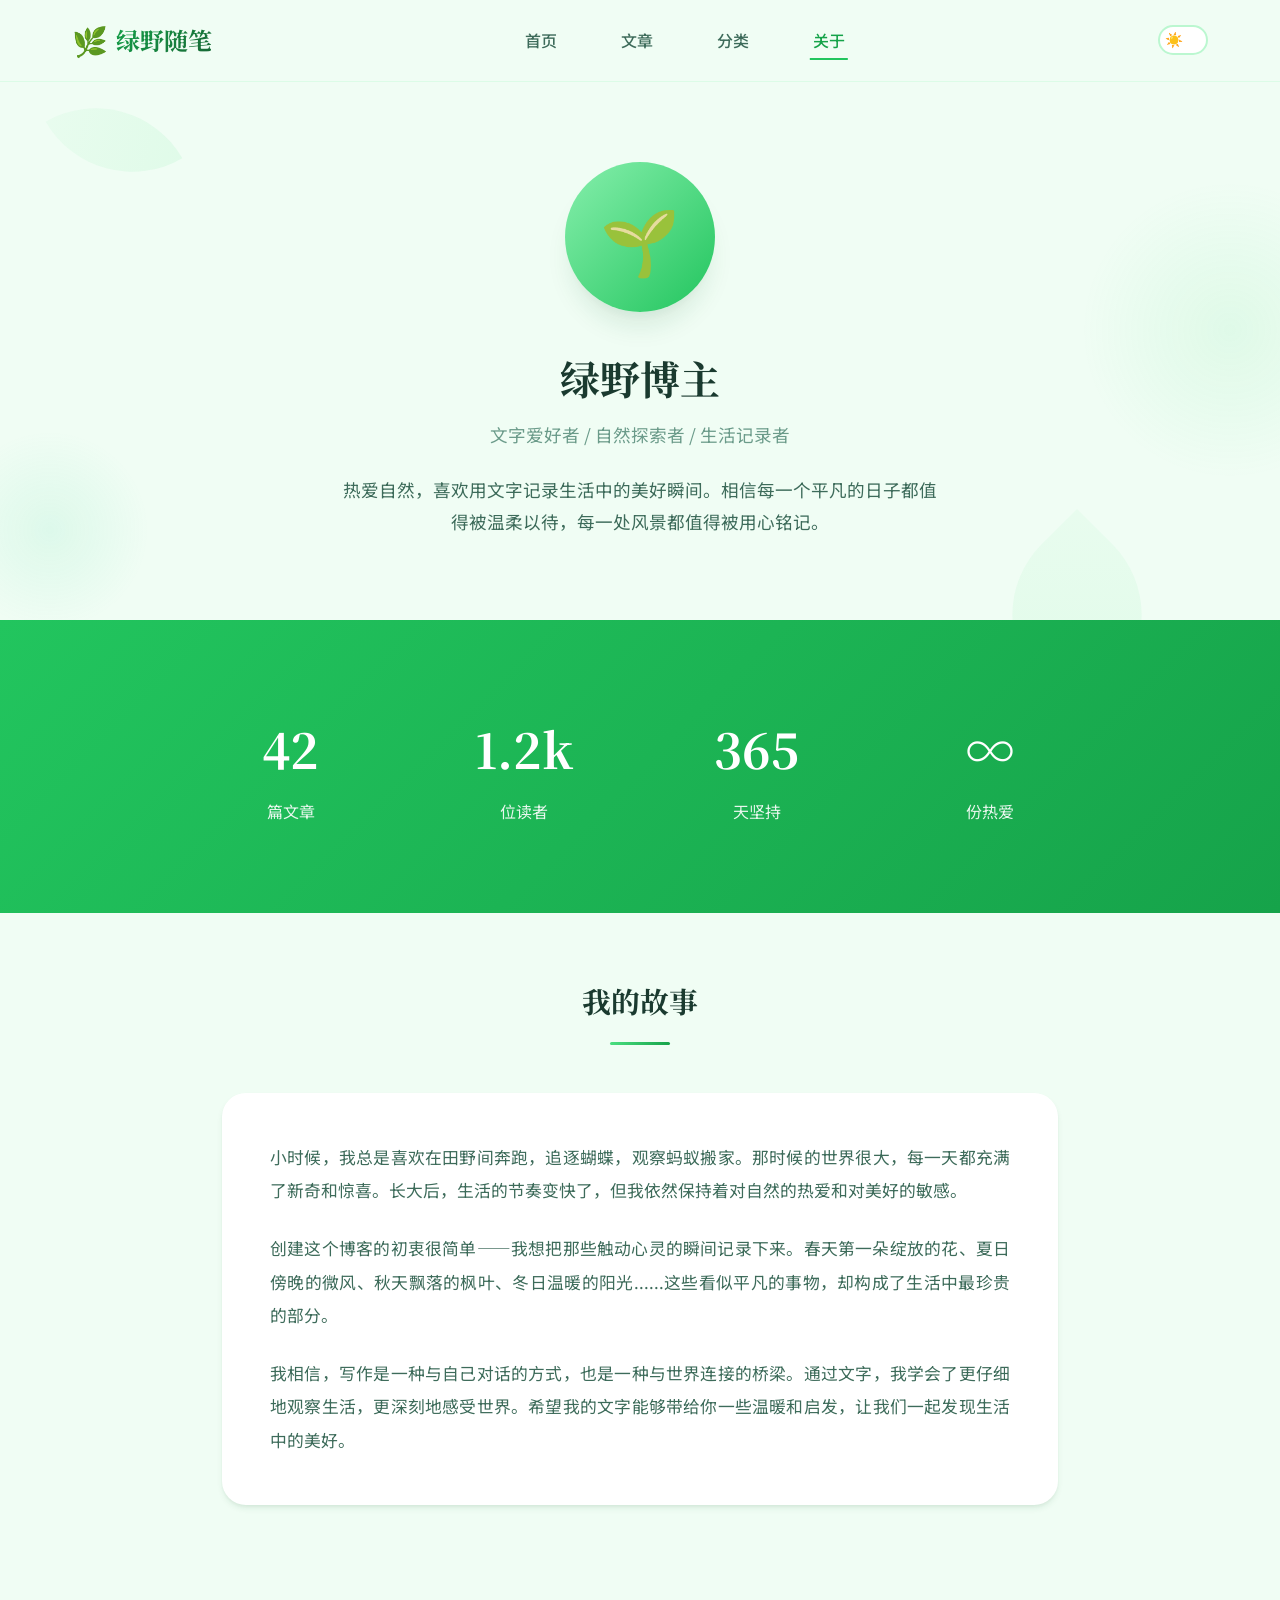
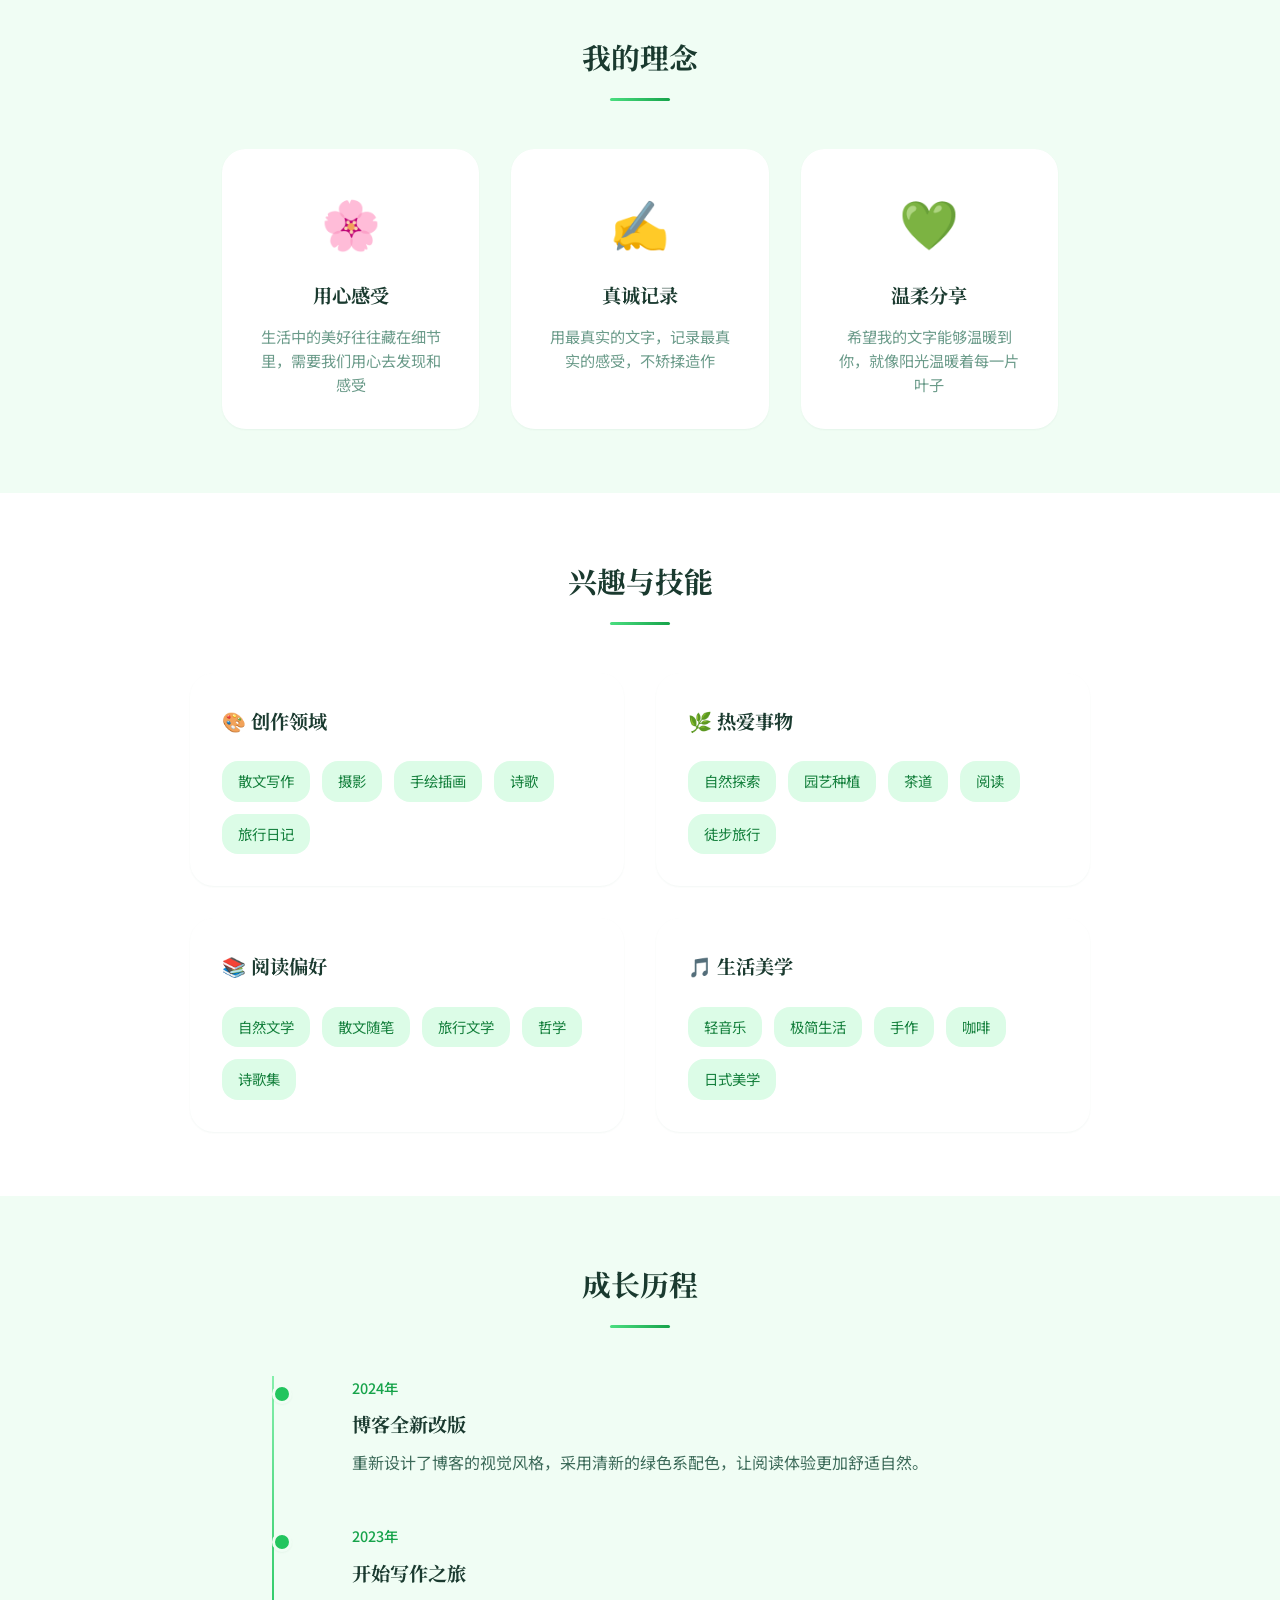
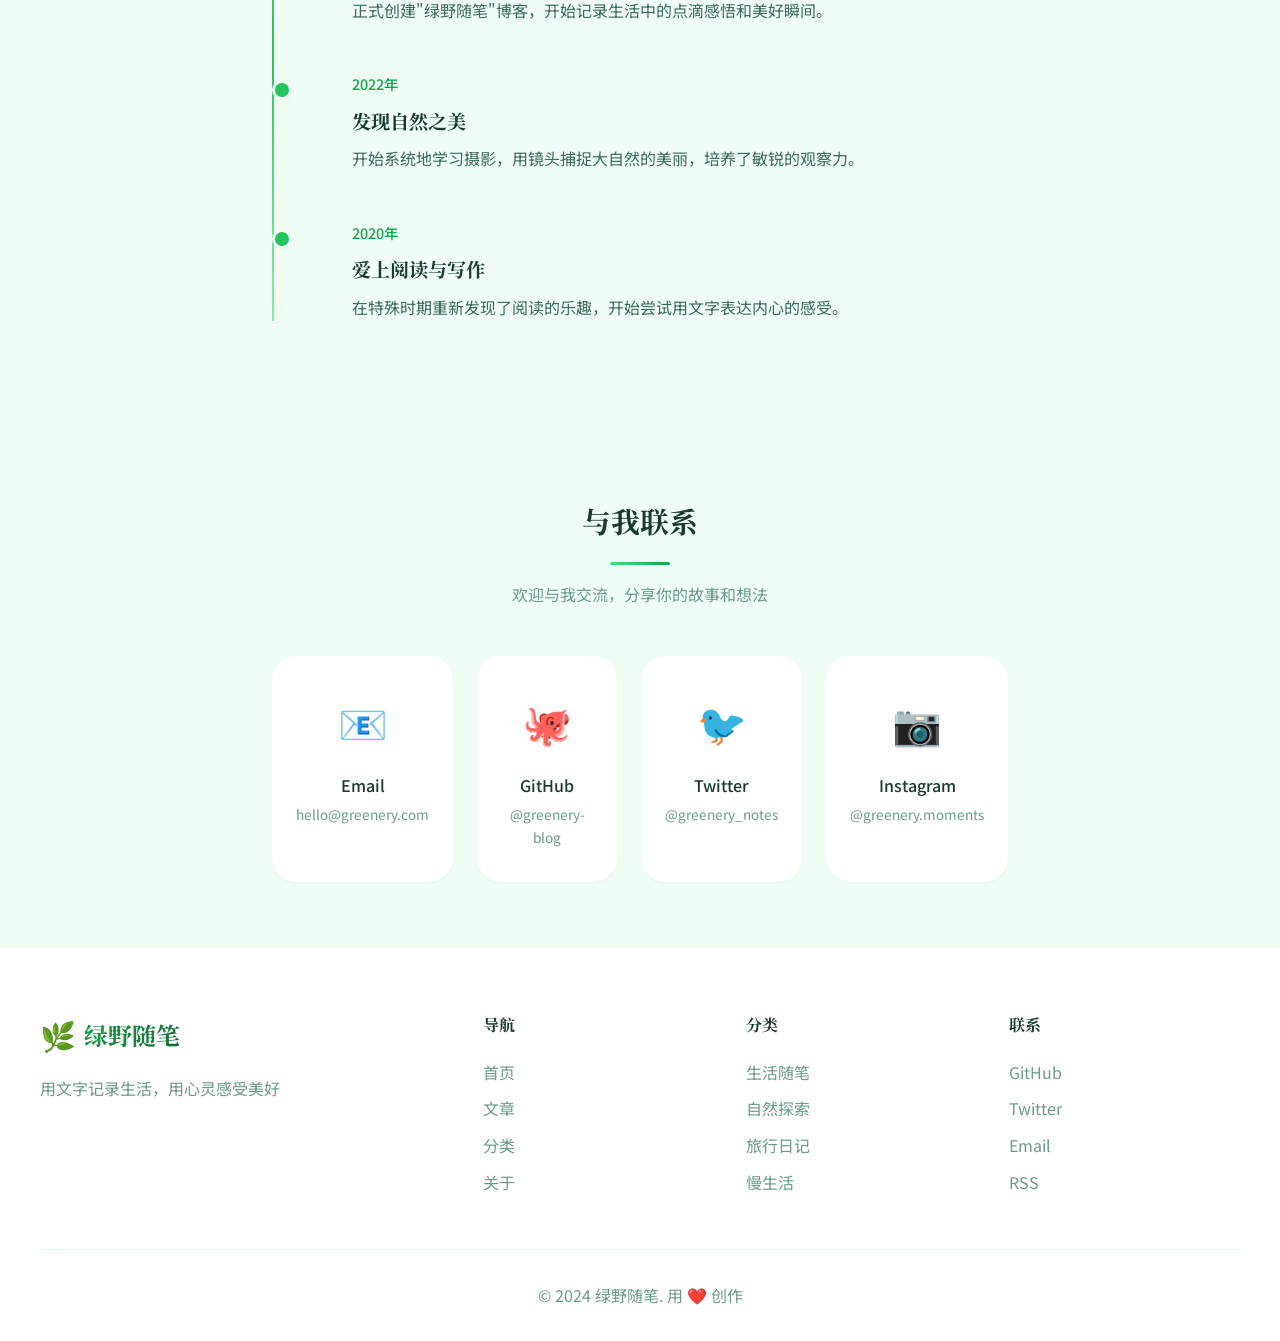
==== about.html @ 2bad2a9b "1st blog ! static page,waiting for polishing..." ====
<!DOCTYPE html>
<html lang="zh-CN">
<head>
    <meta charset="UTF-8">
    <meta name="viewport" content="width=device-width, initial-scale=1.0">
    <title>关于 - 绿野随笔</title>
    <link rel="stylesheet" href="styles.css">
    <link href="https://fonts.googleapis.com/css2?family=Noto+Serif+SC:wght@400;600;700&family=Noto+Sans+SC:wght@300;400;500&display=swap" rel="stylesheet">
    <style>
        .about-hero {
            min-height: 60vh;
            display: flex;
            align-items: center;
            justify-content: center;
            text-align: center;
            padding: 4rem 2rem;
            position: relative;
        }
        
        .about-hero-content {
            max-width: 600px;
        }
        
        .about-avatar {
            width: 150px;
            height: 150px;
            border-radius: 50%;
            background: linear-gradient(135deg, var(--primary-300) 0%, var(--primary-500) 100%);
            display: flex;
            align-items: center;
            justify-content: center;
            font-size: 4rem;
            margin: 0 auto 2rem;
            box-shadow: var(--shadow-xl);
            animation: float 4s ease-in-out infinite;
        }
        
        @keyframes float {
            0%, 100% { transform: translateY(0); }
            50% { transform: translateY(-10px); }
        }
        
        .about-name {
            font-family: 'Noto Serif SC', serif;
            font-size: 2.5rem;
            color: var(--text-primary);
            margin-bottom: 0.5rem;
        }
        
        .about-title {
            color: var(--text-muted);
            font-size: 1.1rem;
            margin-bottom: 1.5rem;
        }
        
        .about-bio {
            color: var(--text-secondary);
            font-size: 1.1rem;
            line-height: 1.8;
        }
        
        .about-section {
            max-width: 900px;
            margin: 0 auto;
            padding: 4rem 2rem;
        }
        
        .about-section-title {
            font-family: 'Noto Serif SC', serif;
            font-size: 1.8rem;
            color: var(--text-primary);
            text-align: center;
            margin-bottom: 3rem;
            position: relative;
        }
        
        .about-section-title::after {
            content: '';
            display: block;
            width: 60px;
            height: 3px;
            background: linear-gradient(90deg, var(--primary-400), var(--primary-600));
            margin: 1rem auto 0;
            border-radius: 2px;
        }
        
        .story-content {
            background: var(--bg-card);
            padding: 3rem;
            border-radius: var(--radius-xl);
            box-shadow: var(--shadow-md);
        }
        
        .story-content p {
            color: var(--text-secondary);
            font-size: 1.05rem;
            line-height: 2;
            margin-bottom: 1.5rem;
            text-align: justify;
        }
        
        .story-content p:last-child {
            margin-bottom: 0;
        }
        
        .values-grid {
            display: grid;
            grid-template-columns: repeat(3, 1fr);
            gap: 2rem;
        }
        
        .value-card {
            background: var(--bg-card);
            padding: 2rem;
            border-radius: var(--radius-xl);
            text-align: center;
            box-shadow: var(--shadow-sm);
            transition: all var(--transition-normal);
        }
        
        .value-card:hover {
            transform: translateY(-5px);
            box-shadow: var(--shadow-lg);
        }
        
        .value-icon {
            font-size: 3rem;
            margin-bottom: 1rem;
        }
        
        .value-title {
            font-family: 'Noto Serif SC', serif;
            font-size: 1.2rem;
            color: var(--text-primary);
            margin-bottom: 0.75rem;
        }
        
        .value-desc {
            color: var(--text-muted);
            font-size: 0.95rem;
            line-height: 1.6;
        }
        
        .skills-section {
            background: var(--bg-secondary);
            padding: 4rem 2rem;
        }
        
        .skills-container {
            max-width: 900px;
            margin: 0 auto;
        }
        
        .skills-grid {
            display: grid;
            grid-template-columns: repeat(2, 1fr);
            gap: 2rem;
        }
        
        .skill-category {
            background: var(--bg-card);
            padding: 2rem;
            border-radius: var(--radius-xl);
            box-shadow: var(--shadow-sm);
        }
        
        .skill-category-title {
            font-family: 'Noto Serif SC', serif;
            font-size: 1.2rem;
            color: var(--text-primary);
            margin-bottom: 1.5rem;
            display: flex;
            align-items: center;
            gap: 0.5rem;
        }
        
        .skill-list {
            display: flex;
            flex-wrap: wrap;
            gap: 0.75rem;
        }
        
        .skill-tag {
            background: var(--primary-100);
            color: var(--primary-700);
            padding: 0.5rem 1rem;
            border-radius: var(--radius-lg);
            font-size: 0.9rem;
            transition: all var(--transition-fast);
        }
        
        .skill-tag:hover {
            background: var(--primary-200);
            transform: scale(1.05);
        }
        
        .timeline-section {
            max-width: 800px;
            margin: 0 auto;
            padding: 4rem 2rem;
        }
        
        .timeline {
            position: relative;
            padding-left: 3rem;
        }
        
        .timeline::before {
            content: '';
            position: absolute;
            left: 0;
            top: 0;
            bottom: 0;
            width: 2px;
            background: linear-gradient(180deg, var(--primary-300), var(--primary-500), var(--primary-300));
        }
        
        .timeline-item {
            position: relative;
            margin-bottom: 3rem;
            padding-left: 2rem;
        }
        
        .timeline-item::before {
            content: '';
            position: absolute;
            left: -3rem;
            top: 0.5rem;
            width: 14px;
            height: 14px;
            background: var(--primary-500);
            border-radius: 50%;
            border: 3px solid var(--bg-primary);
            box-shadow: var(--shadow-sm);
        }
        
        .timeline-date {
            font-size: 0.9rem;
            color: var(--primary-600);
            font-weight: 500;
            margin-bottom: 0.5rem;
        }
        
        .timeline-title {
            font-family: 'Noto Serif SC', serif;
            font-size: 1.2rem;
            color: var(--text-primary);
            margin-bottom: 0.5rem;
        }
        
        .timeline-desc {
            color: var(--text-secondary);
            line-height: 1.7;
        }
        
        .contact-section {
            max-width: 800px;
            margin: 0 auto;
            padding: 4rem 2rem;
            text-align: center;
        }
        
        .contact-cards {
            display: grid;
            grid-template-columns: repeat(4, 1fr);
            gap: 1.5rem;
            margin-top: 3rem;
        }
        
        .contact-card {
            background: var(--bg-card);
            padding: 2rem 1.5rem;
            border-radius: var(--radius-xl);
            box-shadow: var(--shadow-sm);
            text-decoration: none;
            transition: all var(--transition-normal);
            color: inherit;
        }
        
        .contact-card:hover {
            transform: translateY(-5px);
            box-shadow: var(--shadow-lg);
        }
        
        .contact-icon {
            font-size: 2.5rem;
            margin-bottom: 1rem;
        }
        
        .contact-name {
            font-weight: 500;
            color: var(--text-primary);
            margin-bottom: 0.25rem;
        }
        
        .contact-handle {
            font-size: 0.85rem;
            color: var(--text-muted);
        }
        
        .stats-section {
            background: linear-gradient(135deg, var(--primary-500) 0%, var(--primary-600) 100%);
            padding: 4rem 2rem;
            color: white;
        }
        
        .stats-container {
            max-width: 900px;
            margin: 0 auto;
            display: grid;
            grid-template-columns: repeat(4, 1fr);
            gap: 2rem;
            text-align: center;
        }
        
        .stat-item {
            padding: 1.5rem;
        }
        
        .stat-number {
            font-family: 'Noto Serif SC', serif;
            font-size: 3rem;
            font-weight: 700;
            margin-bottom: 0.5rem;
        }
        
        .stat-label {
            opacity: 0.9;
            font-size: 1rem;
        }
        
        @media (max-width: 768px) {
            .about-name {
                font-size: 2rem;
            }
            
            .values-grid {
                grid-template-columns: 1fr;
            }
            
            .skills-grid {
                grid-template-columns: 1fr;
            }
            
            .contact-cards {
                grid-template-columns: repeat(2, 1fr);
            }
            
            .stats-container {
                grid-template-columns: repeat(2, 1fr);
            }
            
            .stat-number {
                font-size: 2.5rem;
            }
        }
        
        @media (max-width: 480px) {
            .contact-cards {
                grid-template-columns: 1fr;
            }
        }
    </style>
</head>
<body>
    <div class="bg-decoration">
        <div class="leaf leaf-1"></div>
        <div class="leaf leaf-2"></div>
        <div class="leaf leaf-3"></div>
        <div class="floating-circle circle-1"></div>
        <div class="floating-circle circle-2"></div>
    </div>

    <header class="header">
        <nav class="nav">
            <div class="logo">
                <span class="logo-icon">🌿</span>
                <span class="logo-text">绿野随笔</span>
            </div>
            <ul class="nav-links">
                <li><a href="index.html">首页</a></li>
                <li><a href="index.html#articles">文章</a></li>
                <li><a href="index.html#categories">分类</a></li>
                <li><a href="about.html" class="active">关于</a></li>
            </ul>
            <button class="theme-toggle" id="themeToggle">
                <span class="sun-icon">☀️</span>
                <span class="moon-icon">🌙</span>
            </button>
        </nav>
    </header>

    <main>
        <section class="about-hero">
            <div class="about-hero-content">
                <div class="about-avatar">🌱</div>
                <h1 class="about-name">绿野博主</h1>
                <p class="about-title">文字爱好者 / 自然探索者 / 生活记录者</p>
                <p class="about-bio">热爱自然，喜欢用文字记录生活中的美好瞬间。相信每一个平凡的日子都值得被温柔以待，每一处风景都值得被用心铭记。</p>
            </div>
        </section>

        <section class="stats-section">
            <div class="stats-container">
                <div class="stat-item">
                    <div class="stat-number">42</div>
                    <div class="stat-label">篇文章</div>
                </div>
                <div class="stat-item">
                    <div class="stat-number">1.2k</div>
                    <div class="stat-label">位读者</div>
                </div>
                <div class="stat-item">
                    <div class="stat-number">365</div>
                    <div class="stat-label">天坚持</div>
                </div>
                <div class="stat-item">
                    <div class="stat-number">∞</div>
                    <div class="stat-label">份热爱</div>
                </div>
            </div>
        </section>

        <section class="about-section">
            <h2 class="about-section-title">我的故事</h2>
            <div class="story-content">
                <p>小时候，我总是喜欢在田野间奔跑，追逐蝴蝶，观察蚂蚁搬家。那时候的世界很大，每一天都充满了新奇和惊喜。长大后，生活的节奏变快了，但我依然保持着对自然的热爱和对美好的敏感。</p>
                <p>创建这个博客的初衷很简单——我想把那些触动心灵的瞬间记录下来。春天第一朵绽放的花、夏日傍晚的微风、秋天飘落的枫叶、冬日温暖的阳光......这些看似平凡的事物，却构成了生活中最珍贵的部分。</p>
                <p>我相信，写作是一种与自己对话的方式，也是一种与世界连接的桥梁。通过文字，我学会了更仔细地观察生活，更深刻地感受世界。希望我的文字能够带给你一些温暖和启发，让我们一起发现生活中的美好。</p>
            </div>
        </section>

        <section class="about-section">
            <h2 class="about-section-title">我的理念</h2>
            <div class="values-grid">
                <div class="value-card">
                    <div class="value-icon">🌸</div>
                    <h3 class="value-title">用心感受</h3>
                    <p class="value-desc">生活中的美好往往藏在细节里，需要我们用心去发现和感受</p>
                </div>
                <div class="value-card">
                    <div class="value-icon">✍️</div>
                    <h3 class="value-title">真诚记录</h3>
                    <p class="value-desc">用最真实的文字，记录最真实的感受，不矫揉造作</p>
                </div>
                <div class="value-card">
                    <div class="value-icon">💚</div>
                    <h3 class="value-title">温柔分享</h3>
                    <p class="value-desc">希望我的文字能够温暖到你，就像阳光温暖着每一片叶子</p>
                </div>
            </div>
        </section>

        <section class="skills-section">
            <div class="skills-container">
                <h2 class="about-section-title">兴趣与技能</h2>
                <div class="skills-grid">
                    <div class="skill-category">
                        <h3 class="skill-category-title">🎨 创作领域</h3>
                        <div class="skill-list">
                            <span class="skill-tag">散文写作</span>
                            <span class="skill-tag">摄影</span>
                            <span class="skill-tag">手绘插画</span>
                            <span class="skill-tag">诗歌</span>
                            <span class="skill-tag">旅行日记</span>
                        </div>
                    </div>
                    <div class="skill-category">
                        <h3 class="skill-category-title">🌿 热爱事物</h3>
                        <div class="skill-list">
                            <span class="skill-tag">自然探索</span>
                            <span class="skill-tag">园艺种植</span>
                            <span class="skill-tag">茶道</span>
                            <span class="skill-tag">阅读</span>
                            <span class="skill-tag">徒步旅行</span>
                        </div>
                    </div>
                    <div class="skill-category">
                        <h3 class="skill-category-title">📚 阅读偏好</h3>
                        <div class="skill-list">
                            <span class="skill-tag">自然文学</span>
                            <span class="skill-tag">散文随笔</span>
                            <span class="skill-tag">旅行文学</span>
                            <span class="skill-tag">哲学</span>
                            <span class="skill-tag">诗歌集</span>
                        </div>
                    </div>
                    <div class="skill-category">
                        <h3 class="skill-category-title">🎵 生活美学</h3>
                        <div class="skill-list">
                            <span class="skill-tag">轻音乐</span>
                            <span class="skill-tag">极简生活</span>
                            <span class="skill-tag">手作</span>
                            <span class="skill-tag">咖啡</span>
                            <span class="skill-tag">日式美学</span>
                        </div>
                    </div>
                </div>
            </div>
        </section>

        <section class="timeline-section">
            <h2 class="about-section-title">成长历程</h2>
            <div class="timeline">
                <div class="timeline-item">
                    <div class="timeline-date">2024年</div>
                    <h3 class="timeline-title">博客全新改版</h3>
                    <p class="timeline-desc">重新设计了博客的视觉风格，采用清新的绿色系配色，让阅读体验更加舒适自然。</p>
                </div>
                <div class="timeline-item">
                    <div class="timeline-date">2023年</div>
                    <h3 class="timeline-title">开始写作之旅</h3>
                    <p class="timeline-desc">正式创建"绿野随笔"博客，开始记录生活中的点滴感悟和美好瞬间。</p>
                </div>
                <div class="timeline-item">
                    <div class="timeline-date">2022年</div>
                    <h3 class="timeline-title">发现自然之美</h3>
                    <p class="timeline-desc">开始系统地学习摄影，用镜头捕捉大自然的美丽，培养了敏锐的观察力。</p>
                </div>
                <div class="timeline-item">
                    <div class="timeline-date">2020年</div>
                    <h3 class="timeline-title">爱上阅读与写作</h3>
                    <p class="timeline-desc">在特殊时期重新发现了阅读的乐趣，开始尝试用文字表达内心的感受。</p>
                </div>
            </div>
        </section>

        <section class="contact-section">
            <h2 class="about-section-title">与我联系</h2>
            <p style="color: var(--text-muted); margin-top: -2rem;">欢迎与我交流，分享你的故事和想法</p>
            <div class="contact-cards">
                <a href="#" class="contact-card">
                    <div class="contact-icon">📧</div>
                    <div class="contact-name">Email</div>
                    <div class="contact-handle">hello@greenery.com</div>
                </a>
                <a href="#" class="contact-card">
                    <div class="contact-icon">🐙</div>
                    <div class="contact-name">GitHub</div>
                    <div class="contact-handle">@greenery-blog</div>
                </a>
                <a href="#" class="contact-card">
                    <div class="contact-icon">🐦</div>
                    <div class="contact-name">Twitter</div>
                    <div class="contact-handle">@greenery_notes</div>
                </a>
                <a href="#" class="contact-card">
                    <div class="contact-icon">📷</div>
                    <div class="contact-name">Instagram</div>
                    <div class="contact-handle">@greenery.moments</div>
                </a>
            </div>
        </section>
    </main>

    <footer class="footer">
        <div class="footer-content">
            <div class="footer-brand">
                <div class="logo">
                    <span class="logo-icon">🌿</span>
                    <span class="logo-text">绿野随笔</span>
                </div>
                <p class="footer-desc">用文字记录生活，用心灵感受美好</p>
            </div>
            <div class="footer-links">
                <div class="footer-column">
                    <h4>导航</h4>
                    <a href="index.html">首页</a>
                    <a href="index.html#articles">文章</a>
                    <a href="index.html#categories">分类</a>
                    <a href="about.html">关于</a>
                </div>
                <div class="footer-column">
                    <h4>分类</h4>
                    <a href="#">生活随笔</a>
                    <a href="#">自然探索</a>
                    <a href="#">旅行日记</a>
                    <a href="#">慢生活</a>
                </div>
                <div class="footer-column">
                    <h4>联系</h4>
                    <a href="#">GitHub</a>
                    <a href="#">Twitter</a>
                    <a href="#">Email</a>
                    <a href="#">RSS</a>
                </div>
            </div>
        </div>
        <div class="footer-bottom">
            <p>© 2024 绿野随笔. 用 ❤️ 创作</p>
        </div>
    </footer>

    <button class="back-to-top" id="backToTop">
        <span>↑</span>
    </button>

    <script src="script.js"></script>
</body>
</html>
---- styles.css ----
:root {
    --primary-50: #f0fdf4;
    --primary-100: #dcfce7;
    --primary-200: #bbf7d0;
    --primary-300: #86efac;
    --primary-400: #4ade80;
    --primary-500: #22c55e;
    --primary-600: #16a34a;
    --primary-700: #15803d;
    --primary-800: #166534;
    --primary-900: #14532d;
    
    --accent-light: #a7f3d0;
    --accent: #34d399;
    --accent-dark: #059669;
    
    --bg-primary: #f0fdf4;
    --bg-secondary: #ffffff;
    --bg-card: #ffffff;
    
    --text-primary: #1a3a2f;
    --text-secondary: #3d6b5a;
    --text-muted: #6b9b8a;
    
    --shadow-sm: 0 1px 2px rgba(22, 101, 52, 0.05);
    --shadow-md: 0 4px 6px -1px rgba(22, 101, 52, 0.1), 0 2px 4px -1px rgba(22, 101, 52, 0.06);
    --shadow-lg: 0 10px 15px -3px rgba(22, 101, 52, 0.1), 0 4px 6px -2px rgba(22, 101, 52, 0.05);
    --shadow-xl: 0 20px 25px -5px rgba(22, 101, 52, 0.1), 0 10px 10px -5px rgba(22, 101, 52, 0.04);
    
    --radius-sm: 8px;
    --radius-md: 12px;
    --radius-lg: 16px;
    --radius-xl: 24px;
    
    --transition-fast: 0.15s ease;
    --transition-normal: 0.3s ease;
    --transition-slow: 0.5s ease;
}

[data-theme="dark"] {
    --bg-primary: #0a1f17;
    --bg-secondary: #0f2920;
    --bg-card: #143d2e;
    
    --text-primary: #e8f5f0;
    --text-secondary: #b8d8ca;
    --text-muted: #7db39e;
    
    --shadow-sm: 0 1px 2px rgba(0, 0, 0, 0.2);
    --shadow-md: 0 4px 6px -1px rgba(0, 0, 0, 0.3), 0 2px 4px -1px rgba(0, 0, 0, 0.2);
    --shadow-lg: 0 10px 15px -3px rgba(0, 0, 0, 0.3), 0 4px 6px -2px rgba(0, 0, 0, 0.2);
    --shadow-xl: 0 20px 25px -5px rgba(0, 0, 0, 0.3), 0 10px 10px -5px rgba(0, 0, 0, 0.2);
}

* {
    margin: 0;
    padding: 0;
    box-sizing: border-box;
}

html {
    scroll-behavior: smooth;
}

body {
    font-family: 'Noto Sans SC', -apple-system, BlinkMacSystemFont, sans-serif;
    background-color: var(--bg-primary);
    color: var(--text-primary);
    line-height: 1.7;
    overflow-x: hidden;
    transition: background-color var(--transition-normal), color var(--transition-normal);
}

.bg-decoration {
    position: fixed;
    top: 0;
    left: 0;
    width: 100%;
    height: 100%;
    pointer-events: none;
    z-index: -1;
    overflow: hidden;
}

.leaf {
    position: absolute;
    width: 100px;
    height: 100px;
    background: linear-gradient(135deg, var(--primary-200) 0%, var(--primary-300) 100%);
    border-radius: 0 100px 0 100px;
    opacity: 0.15;
    animation: floatLeaf 20s ease-in-out infinite;
}

.leaf-1 {
    top: 10%;
    left: 5%;
    transform: rotate(-30deg);
    animation-delay: 0s;
}

.leaf-2 {
    top: 60%;
    right: 10%;
    width: 150px;
    height: 150px;
    transform: rotate(45deg);
    animation-delay: -5s;
}

.leaf-3 {
    bottom: 20%;
    left: 15%;
    width: 80px;
    height: 80px;
    transform: rotate(15deg);
    animation-delay: -10s;
}

.floating-circle {
    position: absolute;
    border-radius: 50%;
    opacity: 0.1;
    animation: floatCircle 15s ease-in-out infinite;
}

.circle-1 {
    width: 300px;
    height: 300px;
    background: radial-gradient(circle, var(--primary-400) 0%, transparent 70%);
    top: 20%;
    right: -100px;
    animation-delay: 0s;
}

.circle-2 {
    width: 200px;
    height: 200px;
    background: radial-gradient(circle, var(--accent) 0%, transparent 70%);
    bottom: 30%;
    left: -50px;
    animation-delay: -5s;
}

.circle-3 {
    width: 150px;
    height: 150px;
    background: radial-gradient(circle, var(--primary-300) 0%, transparent 70%);
    top: 50%;
    right: 20%;
    animation-delay: -10s;
}

@keyframes floatLeaf {
    0%, 100% {
        transform: translateY(0) rotate(-30deg);
    }
    50% {
        transform: translateY(-30px) rotate(-20deg);
    }
}

@keyframes floatCircle {
    0%, 100% {
        transform: translate(0, 0);
    }
    25% {
        transform: translate(20px, -20px);
    }
    50% {
        transform: translate(0, -40px);
    }
    75% {
        transform: translate(-20px, -20px);
    }
}

.header {
    position: fixed;
    top: 0;
    left: 0;
    right: 0;
    z-index: 100;
    background: rgba(240, 253, 244, 0.85);
    backdrop-filter: blur(20px);
    border-bottom: 1px solid var(--primary-100);
    transition: all var(--transition-normal);
}

[data-theme="dark"] .header {
    background: rgba(10, 31, 23, 0.9);
    border-bottom-color: var(--primary-800);
}

.nav {
    max-width: 1200px;
    margin: 0 auto;
    padding: 1rem 2rem;
    display: flex;
    justify-content: space-between;
    align-items: center;
}

.logo {
    display: flex;
    align-items: center;
    gap: 0.5rem;
    text-decoration: none;
}

.logo-icon {
    font-size: 1.8rem;
    animation: gentleBounce 3s ease-in-out infinite;
}

@keyframes gentleBounce {
    0%, 100% {
        transform: translateY(0);
    }
    50% {
        transform: translateY(-3px);
    }
}

.logo-text {
    font-family: 'Noto Serif SC', serif;
    font-size: 1.5rem;
    font-weight: 700;
    background: linear-gradient(135deg, var(--primary-600) 0%, var(--primary-800) 100%);
    -webkit-background-clip: text;
    -webkit-text-fill-color: transparent;
    background-clip: text;
}

.nav-links {
    display: flex;
    list-style: none;
    gap: 2rem;
}

.nav-links a {
    text-decoration: none;
    color: var(--text-secondary);
    font-weight: 500;
    padding: 0.5rem 1rem;
    border-radius: var(--radius-sm);
    transition: all var(--transition-fast);
    position: relative;
}

.nav-links a::after {
    content: '';
    position: absolute;
    bottom: 0;
    left: 50%;
    width: 0;
    height: 2px;
    background: var(--primary-500);
    transition: all var(--transition-normal);
    transform: translateX(-50%);
}

.nav-links a:hover,
.nav-links a.active {
    color: var(--primary-600);
}

.nav-links a:hover::after,
.nav-links a.active::after {
    width: 60%;
}

.theme-toggle {
    background: var(--bg-card);
    border: 2px solid var(--primary-200);
    border-radius: 50px;
    width: 50px;
    height: 30px;
    cursor: pointer;
    position: relative;
    transition: all var(--transition-normal);
    overflow: hidden;
}

.theme-toggle:hover {
    border-color: var(--primary-400);
}

.sun-icon, .moon-icon {
    position: absolute;
    top: 50%;
    transform: translateY(-50%);
    font-size: 0.9rem;
    transition: all var(--transition-normal);
}

.sun-icon {
    left: 5px;
    opacity: 1;
}

.moon-icon {
    right: 5px;
    opacity: 0;
}

[data-theme="dark"] .sun-icon {
    opacity: 0;
}

[data-theme="dark"] .moon-icon {
    opacity: 1;
}

main {
    padding-top: 80px;
}

.hero {
    min-height: calc(100vh - 80px);
    display: grid;
    grid-template-columns: 1fr 1fr;
    align-items: center;
    gap: 4rem;
    max-width: 1200px;
    margin: 0 auto;
    padding: 4rem 2rem;
}

.hero-content {
    animation: fadeInUp 1s ease-out;
}

@keyframes fadeInUp {
    from {
        opacity: 0;
        transform: translateY(30px);
    }
    to {
        opacity: 1;
        transform: translateY(0);
    }
}

.hero-title {
    font-family: 'Noto Serif SC', serif;
    font-size: 3.5rem;
    line-height: 1.2;
    margin-bottom: 1.5rem;
}

.title-line {
    display: block;
}

.title-line.highlight {
    background: linear-gradient(135deg, var(--primary-500) 0%, var(--accent-dark) 100%);
    -webkit-background-clip: text;
    -webkit-text-fill-color: transparent;
    background-clip: text;
}

.hero-subtitle {
    font-size: 1.2rem;
    color: var(--text-secondary);
    margin-bottom: 2rem;
    max-width: 500px;
}

.hero-buttons {
    display: flex;
    gap: 1rem;
}

.btn {
    display: inline-flex;
    align-items: center;
    justify-content: center;
    padding: 0.875rem 2rem;
    font-size: 1rem;
    font-weight: 500;
    text-decoration: none;
    border-radius: var(--radius-lg);
    transition: all var(--transition-normal);
    cursor: pointer;
    border: none;
    font-family: inherit;
}

.btn-primary {
    background: linear-gradient(135deg, var(--primary-500) 0%, var(--primary-600) 100%);
    color: white;
    box-shadow: var(--shadow-md), 0 4px 14px rgba(34, 197, 94, 0.25);
}

.btn-primary:hover {
    transform: translateY(-2px);
    box-shadow: var(--shadow-lg), 0 6px 20px rgba(34, 197, 94, 0.35);
}

.btn-secondary {
    background: var(--bg-card);
    color: var(--primary-600);
    border: 2px solid var(--primary-200);
}

.btn-secondary:hover {
    border-color: var(--primary-400);
    background: var(--primary-50);
}

.btn-outline {
    background: transparent;
    color: var(--primary-600);
    border: 2px solid var(--primary-300);
}

.btn-outline:hover {
    background: var(--primary-50);
    border-color: var(--primary-500);
}

.hero-illustration {
    position: relative;
    height: 500px;
    animation: fadeInUp 1s ease-out 0.3s both;
}

.illustration-container {
    position: relative;
    width: 100%;
    height: 100%;
}

.plant {
    position: absolute;
    border-radius: 50% 50% 50% 50% / 60% 60% 40% 40%;
    animation: sway 4s ease-in-out infinite;
}

.plant-1 {
    width: 120px;
    height: 180px;
    background: linear-gradient(180deg, var(--primary-300) 0%, var(--primary-500) 100%);
    bottom: 50px;
    left: 20%;
    animation-delay: 0s;
}

.plant-2 {
    width: 100px;
    height: 150px;
    background: linear-gradient(180deg, var(--primary-200) 0%, var(--primary-400) 100%);
    bottom: 30px;
    left: 45%;
    animation-delay: -1s;
}

.plant-3 {
    width: 80px;
    height: 120px;
    background: linear-gradient(180deg, var(--accent-light) 0%, var(--primary-300) 100%);
    bottom: 60px;
    right: 25%;
    animation-delay: -2s;
}

@keyframes sway {
    0%, 100% {
        transform: rotate(-3deg);
    }
    50% {
        transform: rotate(3deg);
    }
}

.butterfly {
    position: absolute;
    width: 30px;
    height: 30px;
    animation: fly 8s ease-in-out infinite;
}

.butterfly::before,
.butterfly::after {
    content: '';
    position: absolute;
    width: 15px;
    height: 20px;
    background: linear-gradient(135deg, var(--primary-300) 0%, var(--accent) 100%);
    border-radius: 50% 50% 50% 50%;
    animation: wingFlap 0.2s ease-in-out infinite;
}

.butterfly::before {
    left: 0;
    transform-origin: right center;
}

.butterfly::after {
    right: 0;
    transform-origin: left center;
    animation-delay: 0.1s;
}

@keyframes wingFlap {
    0%, 100% {
        transform: rotateY(0deg);
    }
    50% {
        transform: rotateY(60deg);
    }
}

@keyframes fly {
    0% {
        top: 20%;
        left: 10%;
    }
    25% {
        top: 30%;
        left: 60%;
    }
    50% {
        top: 50%;
        left: 30%;
    }
    75% {
        top: 40%;
        left: 70%;
    }
    100% {
        top: 20%;
        left: 10%;
    }
}

.butterfly-1 {
    animation-delay: 0s;
}

.butterfly-2 {
    animation-delay: -4s;
    transform: scale(0.8);
}

.section-header {
    text-align: center;
    margin-bottom: 3rem;
}

.section-title {
    font-family: 'Noto Serif SC', serif;
    font-size: 2.5rem;
    color: var(--text-primary);
    margin-bottom: 0.5rem;
}

.section-desc {
    color: var(--text-muted);
    font-size: 1.1rem;
}

.featured {
    max-width: 1200px;
    margin: 0 auto;
    padding: 5rem 2rem;
}

.featured-grid {
    display: grid;
    grid-template-columns: 1fr 1fr;
    gap: 2rem;
}

.featured-card {
    background: var(--bg-card);
    border-radius: var(--radius-xl);
    overflow: hidden;
    box-shadow: var(--shadow-md);
    transition: all var(--transition-normal);
}

.featured-card:hover {
    transform: translateY(-8px);
    box-shadow: var(--shadow-xl);
}

.main-featured {
    grid-row: span 2;
}

.card-image {
    position: relative;
    overflow: hidden;
}

.main-featured .card-image {
    height: 300px;
}

.featured-card:not(.main-featured) .card-image {
    height: 180px;
}

.image-placeholder {
    width: 100%;
    height: 100%;
    display: flex;
    align-items: center;
    justify-content: center;
    transition: transform var(--transition-slow);
}

.featured-card:hover .image-placeholder {
    transform: scale(1.05);
}

.spring-bg {
    background: linear-gradient(135deg, #fce7f3 0%, #f0fdf4 50%, #fef3c7 100%);
}

.forest-bg {
    background: linear-gradient(135deg, var(--primary-100) 0%, var(--primary-300) 100%);
}

.tea-bg {
    background: linear-gradient(135deg, #fef3c7 0%, var(--primary-100) 100%);
}

.morning-bg {
    background: linear-gradient(135deg, #fed7aa 0%, #fef3c7 50%, var(--primary-100) 100%);
}

.mountain-bg {
    background: linear-gradient(135deg, #bfdbfe 0%, var(--primary-100) 100%);
}

.rain-bg {
    background: linear-gradient(135deg, #a5f3fc 0%, var(--primary-100) 100%);
}

.book-bg {
    background: linear-gradient(135deg, #f5d0fe 0%, var(--primary-100) 100%);
}

.sea-bg {
    background: linear-gradient(135deg, #99f6e4 0%, #a5f3fc 100%);
}

.star-bg {
    background: linear-gradient(135deg, #1e1b4b 0%, #312e81 50%, var(--primary-900) 100%);
}

.placeholder-icon {
    font-size: 4rem;
    opacity: 0.8;
}

.card-category {
    position: absolute;
    top: 1rem;
    left: 1rem;
    background: rgba(255, 255, 255, 0.9);
    backdrop-filter: blur(10px);
    padding: 0.4rem 1rem;
    border-radius: var(--radius-lg);
    font-size: 0.85rem;
    font-weight: 500;
    color: var(--primary-700);
}

.card-content {
    padding: 1.5rem;
}

.card-title {
    font-family: 'Noto Serif SC', serif;
    font-size: 1.4rem;
    color: var(--text-primary);
    margin-bottom: 1rem;
    line-height: 1.4;
}

.main-featured .card-title {
    font-size: 1.8rem;
}

.card-excerpt {
    color: var(--text-secondary);
    font-size: 0.95rem;
    margin-bottom: 1rem;
    display: -webkit-box;
    -webkit-line-clamp: 3;
    -webkit-box-orient: vertical;
    overflow: hidden;
}

.card-meta {
    display: flex;
    gap: 1.5rem;
    color: var(--text-muted);
    font-size: 0.85rem;
    margin-bottom: 1rem;
}

.card-link {
    display: inline-block;
    color: var(--primary-600);
    text-decoration: none;
    font-weight: 500;
    transition: all var(--transition-fast);
}

.card-link:hover {
    color: var(--primary-700);
    transform: translateX(5px);
}

.articles-list {
    max-width: 1200px;
    margin: 0 auto;
    padding: 3rem 2rem 5rem;
    background: var(--bg-secondary);
    border-radius: var(--radius-xl) var(--radius-xl) 0 0;
}

.filter-tabs {
    display: flex;
    gap: 0.5rem;
    justify-content: center;
    margin-top: 1rem;
}

.filter-tab {
    background: transparent;
    border: none;
    padding: 0.5rem 1.25rem;
    font-size: 0.95rem;
    color: var(--text-muted);
    cursor: pointer;
    border-radius: var(--radius-lg);
    transition: all var(--transition-fast);
    font-family: inherit;
}

.filter-tab:hover {
    color: var(--primary-600);
    background: var(--primary-50);
}

.filter-tab.active {
    background: var(--primary-500);
    color: white;
}

.articles-grid {
    display: grid;
    grid-template-columns: repeat(3, 1fr);
    gap: 2rem;
    margin-top: 2rem;
}

.article-card {
    background: var(--bg-card);
    border-radius: var(--radius-lg);
    overflow: hidden;
    box-shadow: var(--shadow-sm);
    transition: all var(--transition-normal);
}

.article-card:hover {
    transform: translateY(-5px);
    box-shadow: var(--shadow-lg);
}

.article-card.hidden {
    display: none;
}

.article-image {
    height: 160px;
    overflow: hidden;
}

.article-image .image-placeholder {
    transition: transform var(--transition-slow);
}

.article-card:hover .article-image .image-placeholder {
    transform: scale(1.1);
}

.article-content {
    padding: 1.25rem;
}

.article-category {
    display: inline-block;
    font-size: 0.8rem;
    color: var(--primary-600);
    font-weight: 500;
    margin-bottom: 0.5rem;
}

.article-title {
    font-family: 'Noto Serif SC', serif;
    font-size: 1.1rem;
    color: var(--text-primary);
    margin-bottom: 0.75rem;
    line-height: 1.4;
}

.article-excerpt {
    color: var(--text-secondary);
    font-size: 0.9rem;
    display: -webkit-box;
    -webkit-line-clamp: 2;
    -webkit-box-orient: vertical;
    overflow: hidden;
    margin-bottom: 1rem;
}

.article-footer {
    display: flex;
    justify-content: space-between;
    align-items: center;
}

.article-date {
    font-size: 0.8rem;
    color: var(--text-muted);
}

.read-more {
    color: var(--primary-600);
    text-decoration: none;
    font-size: 0.9rem;
    font-weight: 500;
    transition: all var(--transition-fast);
}

.read-more:hover {
    color: var(--primary-700);
}

.load-more {
    text-align: center;
    margin-top: 3rem;
}

.categories {
    max-width: 1200px;
    margin: 0 auto;
    padding: 5rem 2rem;
}

.categories-grid {
    display: grid;
    grid-template-columns: repeat(4, 1fr);
    gap: 1.5rem;
}

.category-card {
    background: var(--bg-card);
    border-radius: var(--radius-lg);
    padding: 2rem;
    text-align: center;
    box-shadow: var(--shadow-sm);
    transition: all var(--transition-normal);
    cursor: pointer;
}

.category-card:hover {
    transform: translateY(-5px);
    box-shadow: var(--shadow-lg);
    background: linear-gradient(135deg, var(--primary-50) 0%, var(--bg-card) 100%);
}

.category-icon {
    font-size: 2.5rem;
    margin-bottom: 1rem;
}

.category-name {
    font-family: 'Noto Serif SC', serif;
    font-size: 1.2rem;
    color: var(--text-primary);
    margin-bottom: 0.5rem;
}

.category-count {
    color: var(--text-muted);
    font-size: 0.9rem;
}

.newsletter {
    max-width: 800px;
    margin: 0 auto;
    padding: 4rem 2rem;
}

.newsletter-content {
    background: linear-gradient(135deg, var(--primary-500) 0%, var(--primary-600) 100%);
    border-radius: var(--radius-xl);
    padding: 3rem;
    text-align: center;
    color: white;
    position: relative;
    overflow: hidden;
}

.newsletter-content::before {
    content: '';
    position: absolute;
    top: -50%;
    right: -50%;
    width: 100%;
    height: 200%;
    background: radial-gradient(circle, rgba(255,255,255,0.1) 0%, transparent 70%);
    animation: rotate 20s linear infinite;
}

@keyframes rotate {
    from {
        transform: rotate(0deg);
    }
    to {
        transform: rotate(360deg);
    }
}

.newsletter-icon {
    font-size: 3rem;
    margin-bottom: 1rem;
}

.newsletter-title {
    font-family: 'Noto Serif SC', serif;
    font-size: 2rem;
    margin-bottom: 0.75rem;
}

.newsletter-desc {
    opacity: 0.9;
    margin-bottom: 2rem;
}

.newsletter-form {
    display: flex;
    gap: 1rem;
    max-width: 500px;
    margin: 0 auto;
    position: relative;
    z-index: 1;
}

.newsletter-input {
    flex: 1;
    padding: 1rem 1.5rem;
    border: none;
    border-radius: var(--radius-lg);
    font-size: 1rem;
    font-family: inherit;
    background: rgba(255, 255, 255, 0.95);
    color: var(--text-primary);
}

.newsletter-input::placeholder {
    color: var(--text-muted);
}

.newsletter-input:focus {
    outline: none;
    box-shadow: 0 0 0 3px rgba(255, 255, 255, 0.3);
}

.newsletter-form .btn-primary {
    background: white;
    color: var(--primary-600);
    box-shadow: var(--shadow-md);
}

.newsletter-form .btn-primary:hover {
    background: var(--primary-50);
}

.footer {
    background: var(--bg-secondary);
    border-top: 1px solid var(--primary-100);
    padding: 4rem 2rem 2rem;
}

[data-theme="dark"] .footer {
    border-top-color: var(--primary-800);
}

.footer-content {
    max-width: 1200px;
    margin: 0 auto;
    display: grid;
    grid-template-columns: 1fr 2fr;
    gap: 4rem;
}

.footer-desc {
    color: var(--text-muted);
    margin-top: 1rem;
    max-width: 300px;
}

.footer-links {
    display: grid;
    grid-template-columns: repeat(3, 1fr);
    gap: 2rem;
}

.footer-column h4 {
    font-family: 'Noto Serif SC', serif;
    color: var(--text-primary);
    margin-bottom: 1rem;
}

.footer-column a {
    display: block;
    color: var(--text-muted);
    text-decoration: none;
    padding: 0.3rem 0;
    transition: color var(--transition-fast);
}

.footer-column a:hover {
    color: var(--primary-600);
}

.footer-bottom {
    max-width: 1200px;
    margin: 3rem auto 0;
    padding-top: 2rem;
    border-top: 1px solid var(--primary-100);
    text-align: center;
    color: var(--text-muted);
}

[data-theme="dark"] .footer-bottom {
    border-top-color: var(--primary-800);
}

.back-to-top {
    position: fixed;
    bottom: 2rem;
    right: 2rem;
    width: 50px;
    height: 50px;
    background: var(--bg-card);
    border: 2px solid var(--primary-200);
    border-radius: 50%;
    cursor: pointer;
    display: flex;
    align-items: center;
    justify-content: center;
    font-size: 1.2rem;
    color: var(--primary-600);
    box-shadow: var(--shadow-md);
    opacity: 0;
    visibility: hidden;
    transform: translateY(20px);
    transition: all var(--transition-normal);
    z-index: 99;
}

.back-to-top.visible {
    opacity: 1;
    visibility: visible;
    transform: translateY(0);
}

.back-to-top:hover {
    background: var(--primary-500);
    color: white;
    border-color: var(--primary-500);
    transform: translateY(-3px);
}

@media (max-width: 1024px) {
    .hero {
        grid-template-columns: 1fr;
        text-align: center;
    }
    
    .hero-subtitle {
        margin: 0 auto 2rem;
    }
    
    .hero-buttons {
        justify-content: center;
    }
    
    .hero-illustration {
        display: none;
    }
    
    .featured-grid {
        grid-template-columns: 1fr;
    }
    
    .main-featured {
        grid-row: auto;
    }
    
    .articles-grid {
        grid-template-columns: repeat(2, 1fr);
    }
    
    .categories-grid {
        grid-template-columns: repeat(2, 1fr);
    }
}

@media (max-width: 768px) {
    .nav-links {
        display: none;
    }
    
    .hero-title {
        font-size: 2.5rem;
    }
    
    .section-title {
        font-size: 2rem;
    }
    
    .articles-grid {
        grid-template-columns: 1fr;
    }
    
    .categories-grid {
        grid-template-columns: 1fr 1fr;
    }
    
    .footer-content {
        grid-template-columns: 1fr;
        text-align: center;
    }
    
    .footer-desc {
        margin: 1rem auto 0;
    }
    
    .footer-links {
        grid-template-columns: repeat(3, 1fr);
    }
    
    .newsletter-form {
        flex-direction: column;
    }
    
    .newsletter-content {
        padding: 2rem;
    }
}

@media (max-width: 480px) {
    .nav {
        padding: 1rem;
    }
    
    .hero {
        padding: 2rem 1rem;
    }
    
    .hero-title {
        font-size: 2rem;
    }
    
    .hero-buttons {
        flex-direction: column;
    }
    
    .featured, .articles-list, .categories, .newsletter {
        padding-left: 1rem;
        padding-right: 1rem;
    }
    
    .filter-tabs {
        flex-wrap: wrap;
    }
}
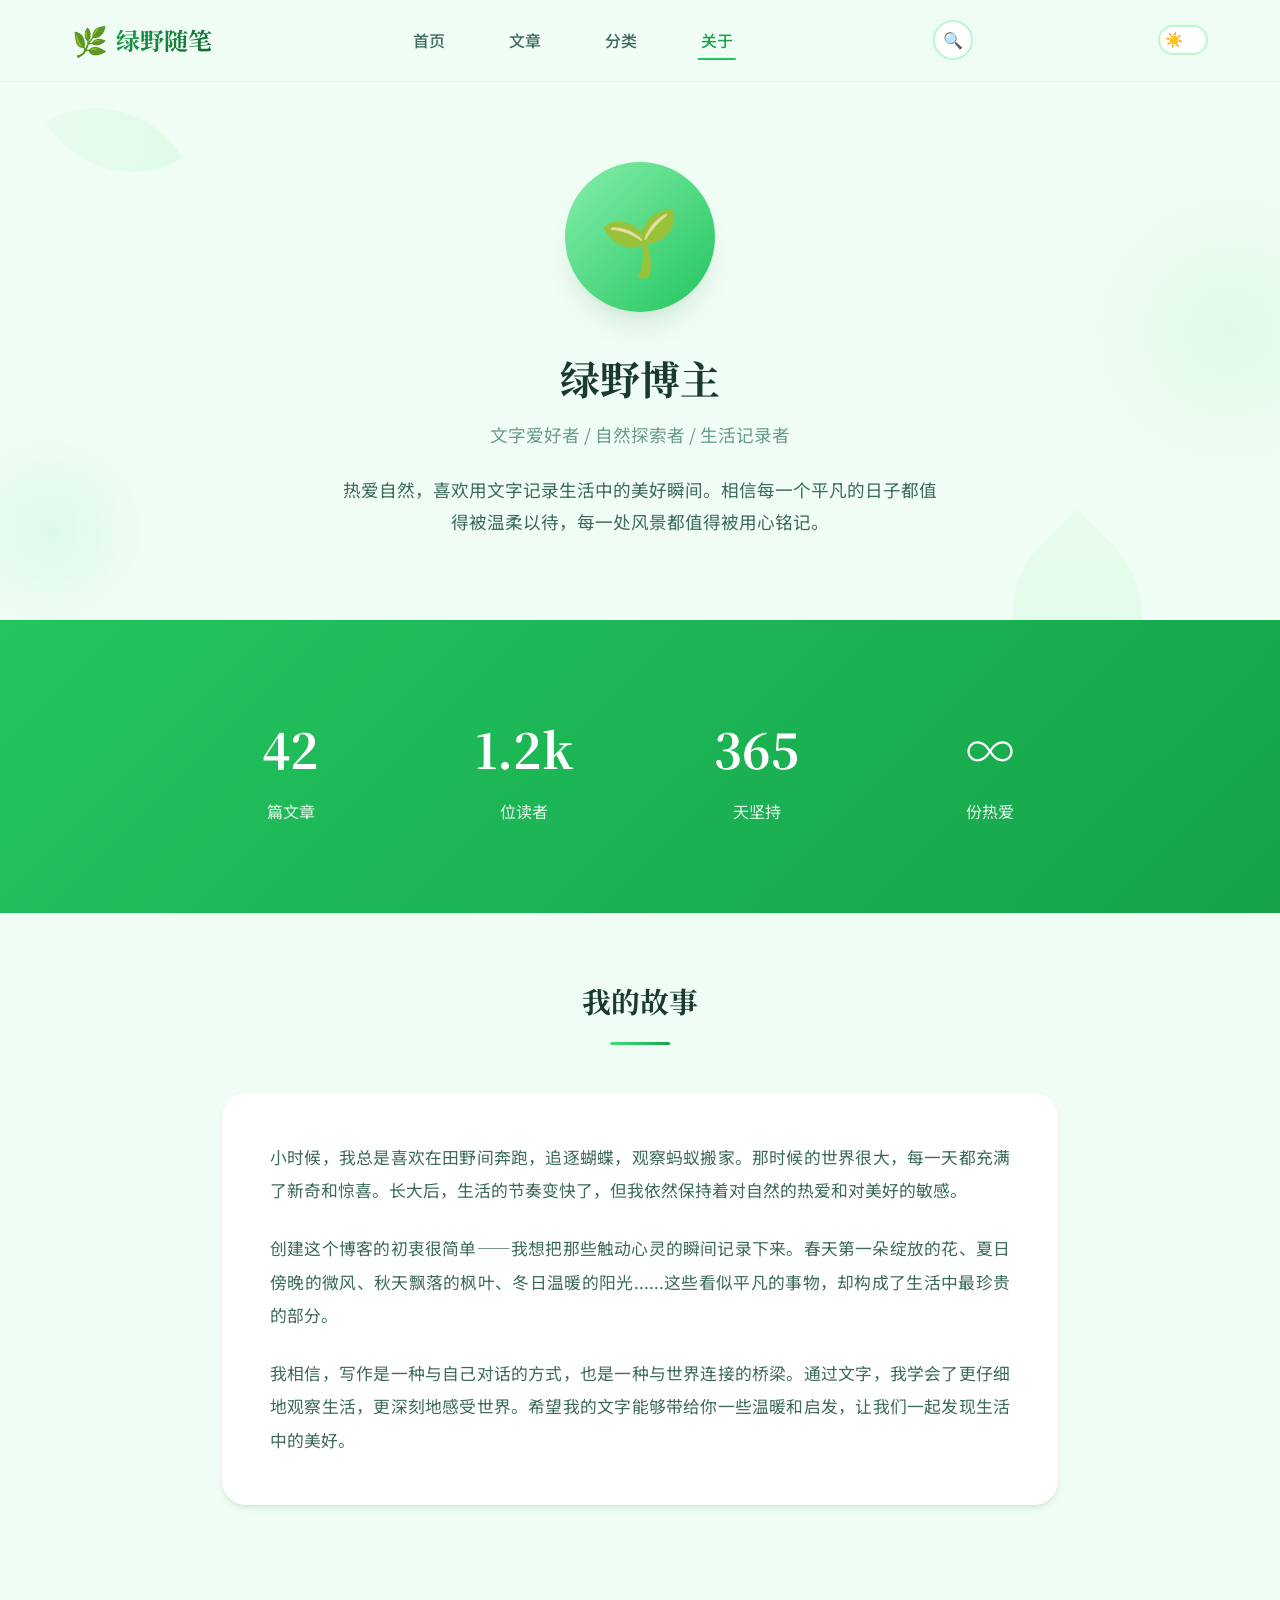
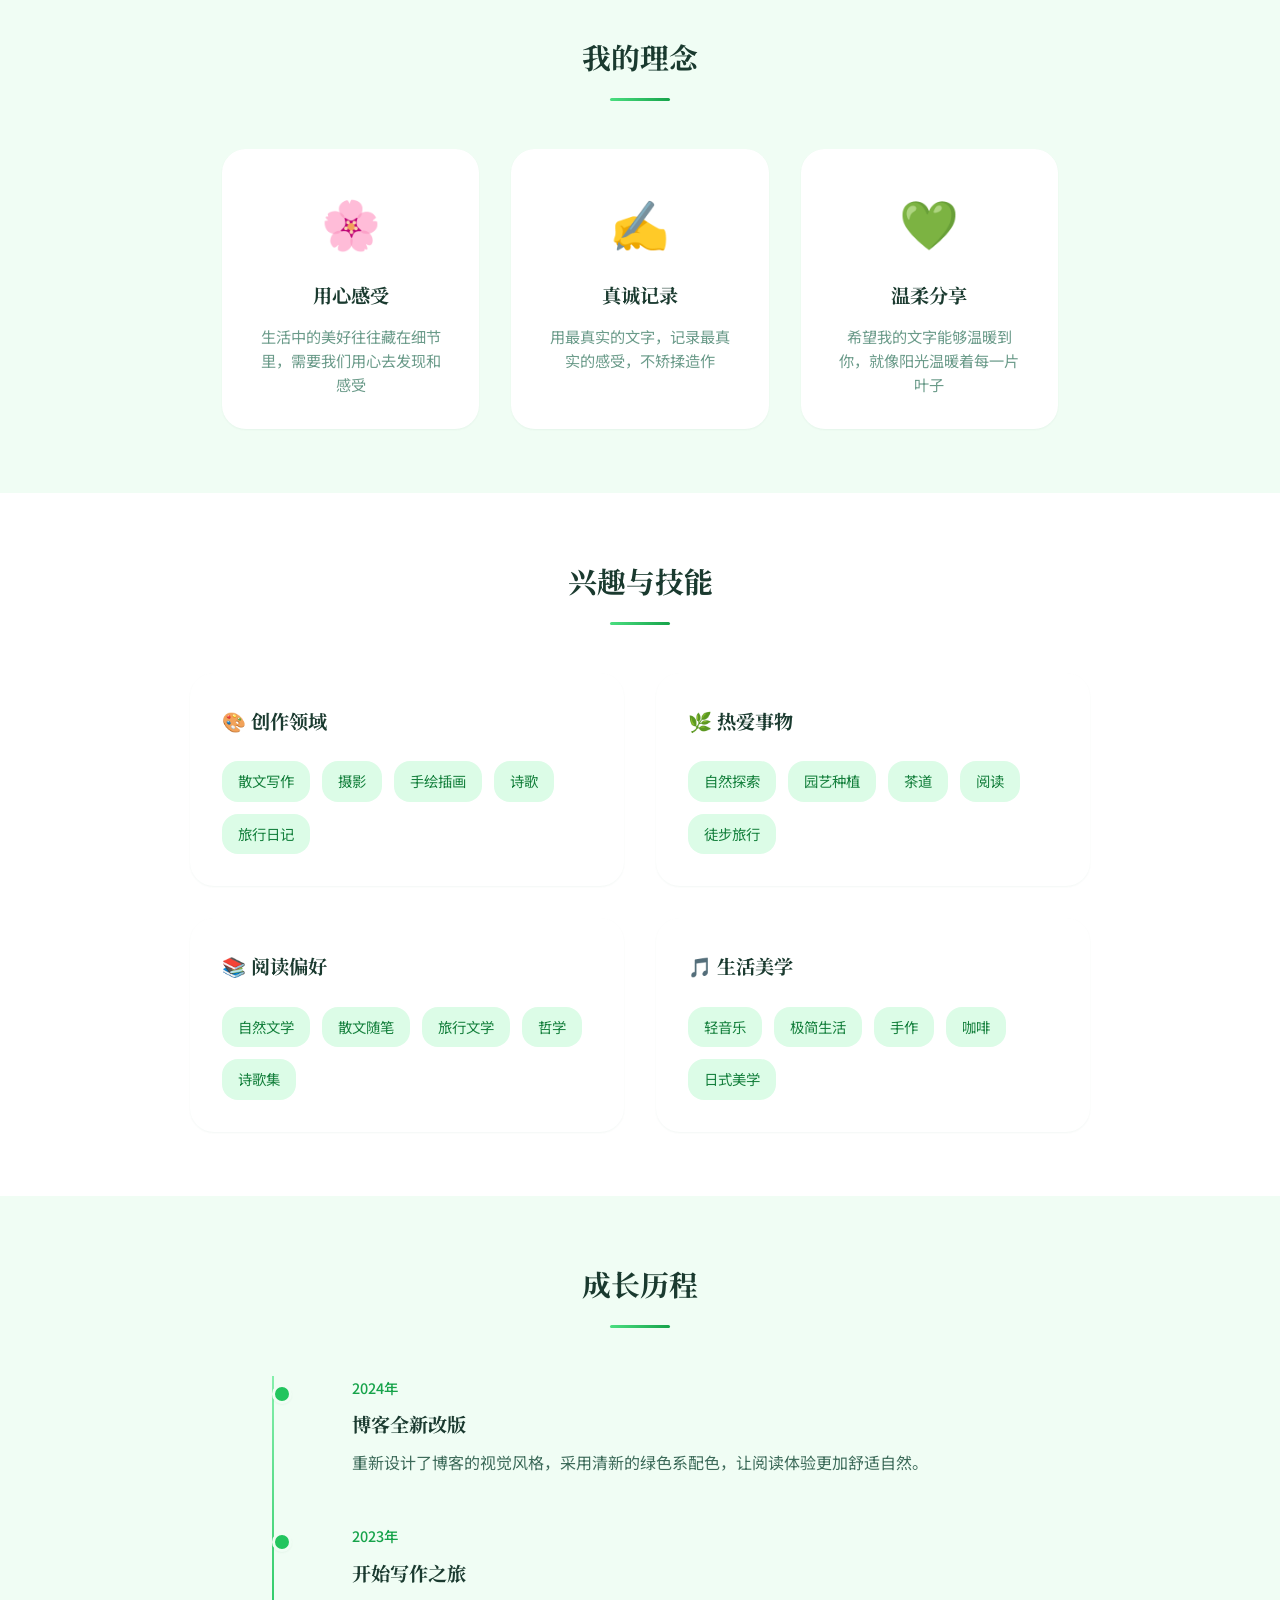
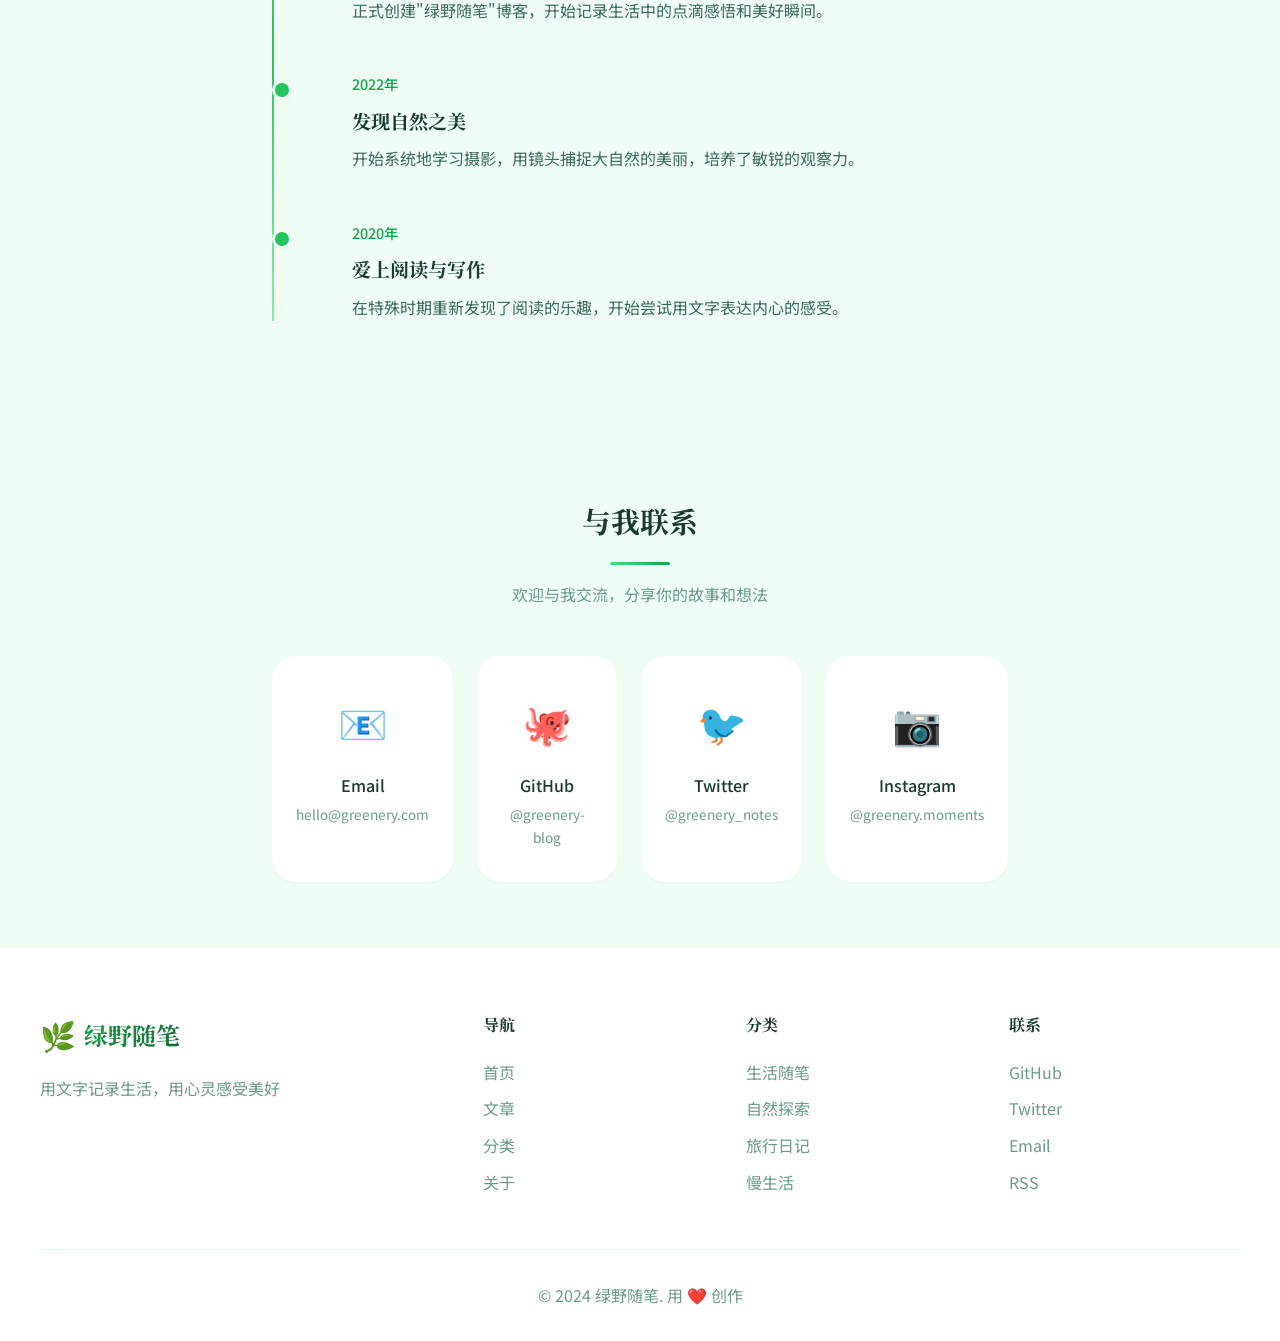
==== commit 907559e3: "search" ====
--- a/about.html
+++ b/about.html
@@ -383,6 +383,15 @@
                 <li><a href="index.html#categories">分类</a></li>
                 <li><a href="about.html" class="active">关于</a></li>
             </ul>
+            <div class="search-container">
+                <button class="search-toggle" id="searchToggle">
+                    <span>🔍</span>
+                </button>
+                <div class="search-box" id="searchBox">
+                    <input type="text" class="search-input" id="searchInput" placeholder="搜索文章...">
+                    <div class="search-results" id="searchResults"></div>
+                </div>
+            </div>
             <button class="theme-toggle" id="themeToggle">
                 <span class="sun-icon">☀️</span>
                 <span class="moon-icon">🌙</span>
--- a/styles.css
+++ b/styles.css
@@ -199,6 +199,11 @@
     display: flex;
     justify-content: space-between;
     align-items: center;
+    gap: 1rem;
+}
+
+.nav > * {
+    flex-shrink: 0;
 }
 
 .logo {
@@ -310,6 +315,115 @@
 
 [data-theme="dark"] .moon-icon {
     opacity: 1;
+}
+
+.search-container {
+    position: relative;
+}
+
+.search-toggle {
+    background: var(--bg-card);
+    border: 2px solid var(--primary-200);
+    border-radius: 50%;
+    width: 40px;
+    height: 40px;
+    cursor: pointer;
+    display: flex;
+    align-items: center;
+    justify-content: center;
+    font-size: 1rem;
+    transition: all var(--transition-fast);
+}
+
+.search-toggle:hover {
+    border-color: var(--primary-400);
+    background: var(--primary-50);
+}
+
+.search-box {
+    position: absolute;
+    top: 100%;
+    right: 0;
+    margin-top: 0.5rem;
+    width: 300px;
+    opacity: 0;
+    visibility: hidden;
+    transform: translateY(-10px);
+    transition: all var(--transition-normal);
+    z-index: 200;
+}
+
+.search-box.active {
+    opacity: 1;
+    visibility: visible;
+    transform: translateY(0);
+}
+
+.search-input {
+    width: 100%;
+    padding: 0.875rem 1rem;
+    border: 2px solid var(--primary-200);
+    border-radius: var(--radius-lg);
+    font-size: 0.95rem;
+    font-family: inherit;
+    background: var(--bg-card);
+    color: var(--text-primary);
+    box-shadow: var(--shadow-lg);
+}
+
+.search-input:focus {
+    outline: none;
+    border-color: var(--primary-400);
+}
+
+.search-input::placeholder {
+    color: var(--text-muted);
+}
+
+.search-results {
+    margin-top: 0.5rem;
+    background: var(--bg-card);
+    border-radius: var(--radius-lg);
+    box-shadow: var(--shadow-lg);
+    max-height: 400px;
+    overflow-y: auto;
+    display: none;
+}
+
+.search-results.active {
+    display: block;
+}
+
+.search-result-item {
+    padding: 1rem;
+    border-bottom: 1px solid var(--primary-100);
+    cursor: pointer;
+    transition: background var(--transition-fast);
+}
+
+.search-result-item:last-child {
+    border-bottom: none;
+}
+
+.search-result-item:hover {
+    background: var(--primary-50);
+}
+
+.search-result-item .result-title {
+    font-weight: 500;
+    color: var(--text-primary);
+    margin-bottom: 0.25rem;
+}
+
+.search-result-item .result-category {
+    font-size: 0.8rem;
+    color: var(--primary-600);
+}
+
+.search-no-results {
+    padding: 2rem;
+    text-align: center;
+    color: var(--text-muted);
 }
 
 main {
@@ -1122,6 +1236,10 @@
         display: none;
     }
     
+    .search-container {
+        order: -1;
+    }
+    
     .hero-title {
         font-size: 2.5rem;
     }
